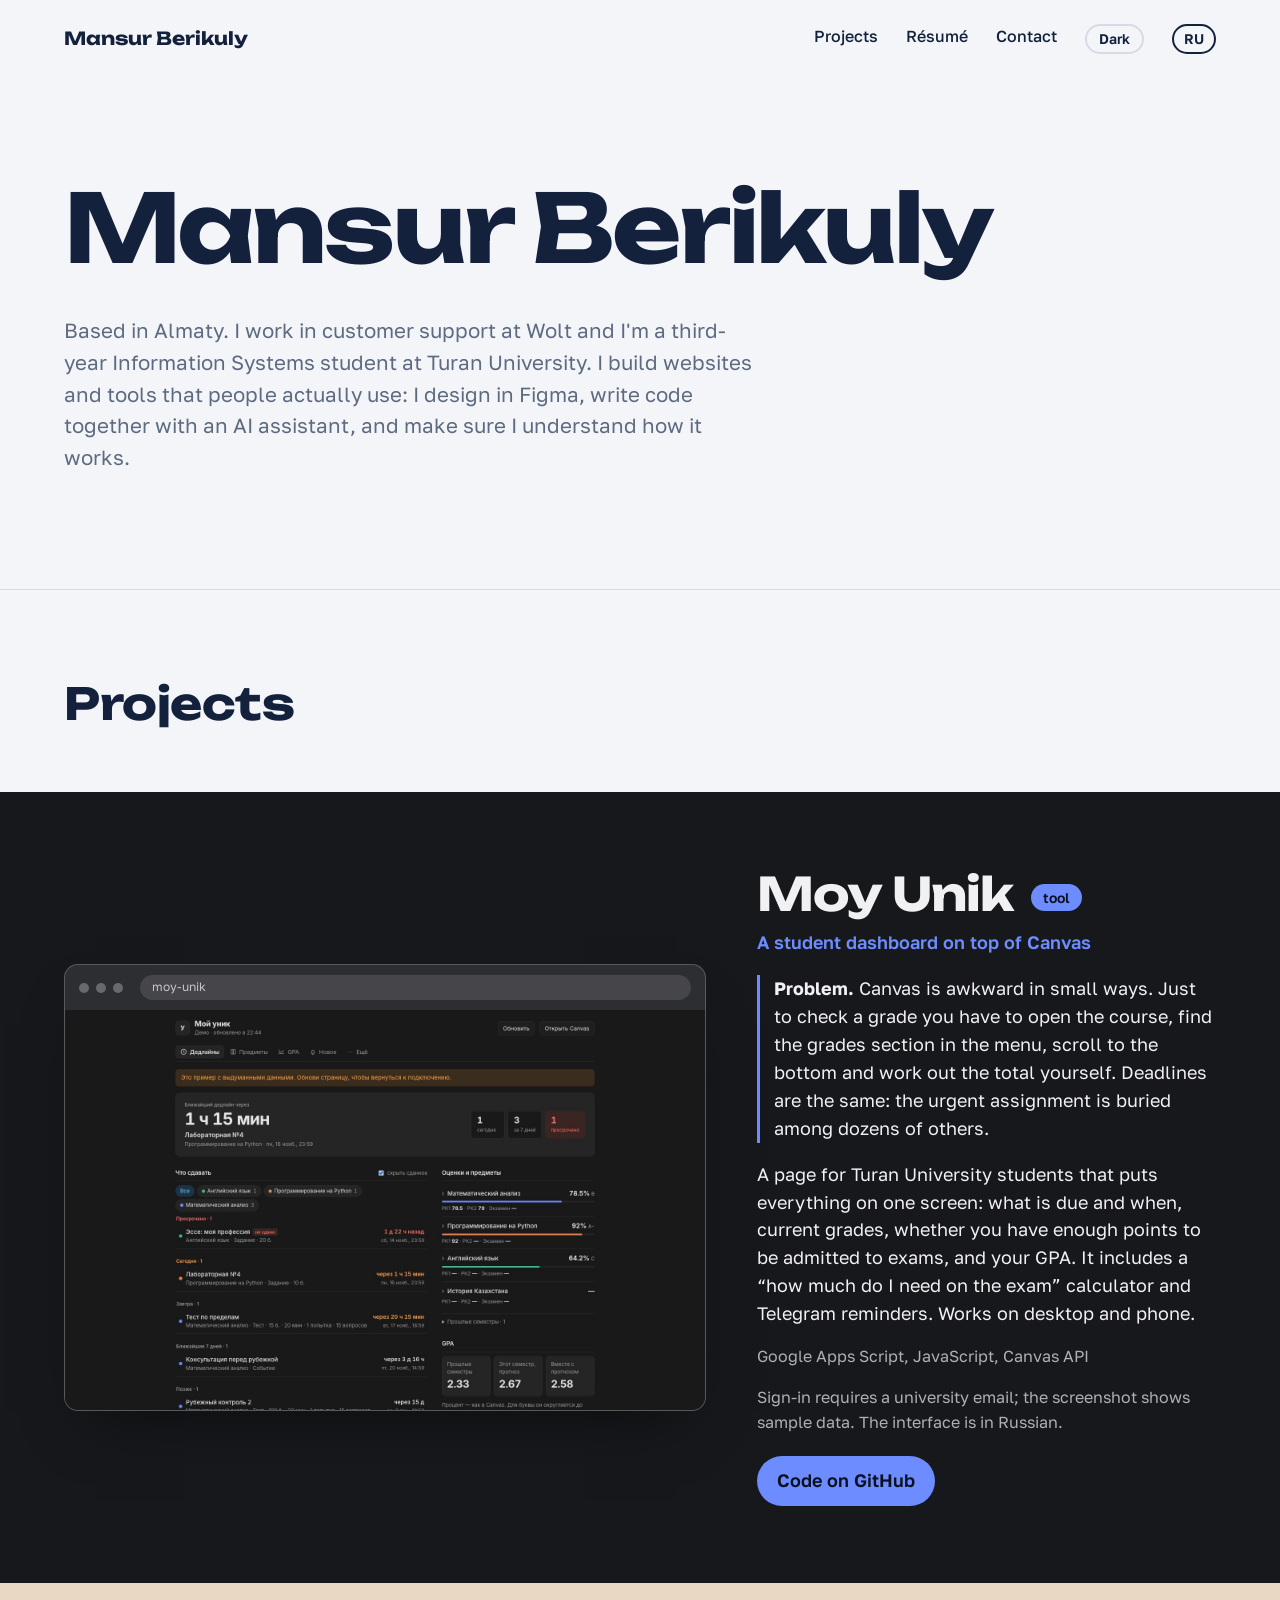
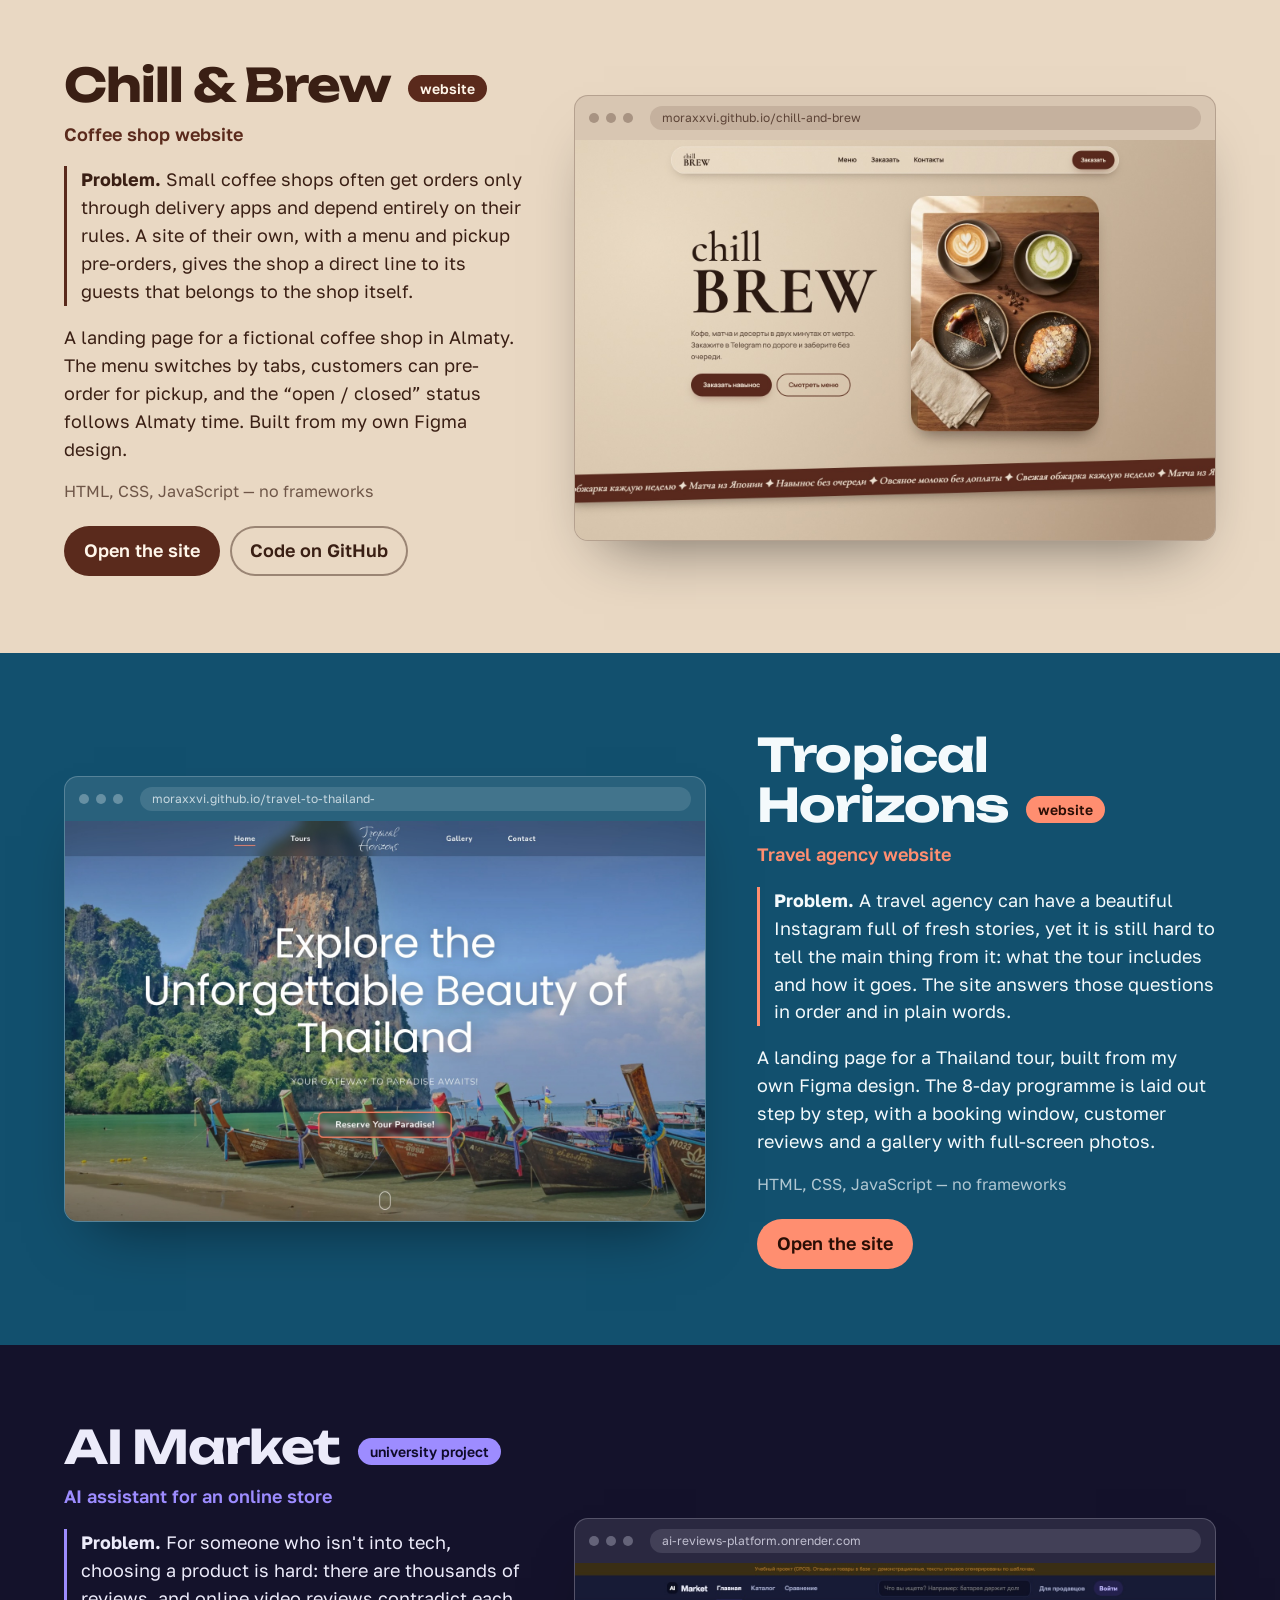
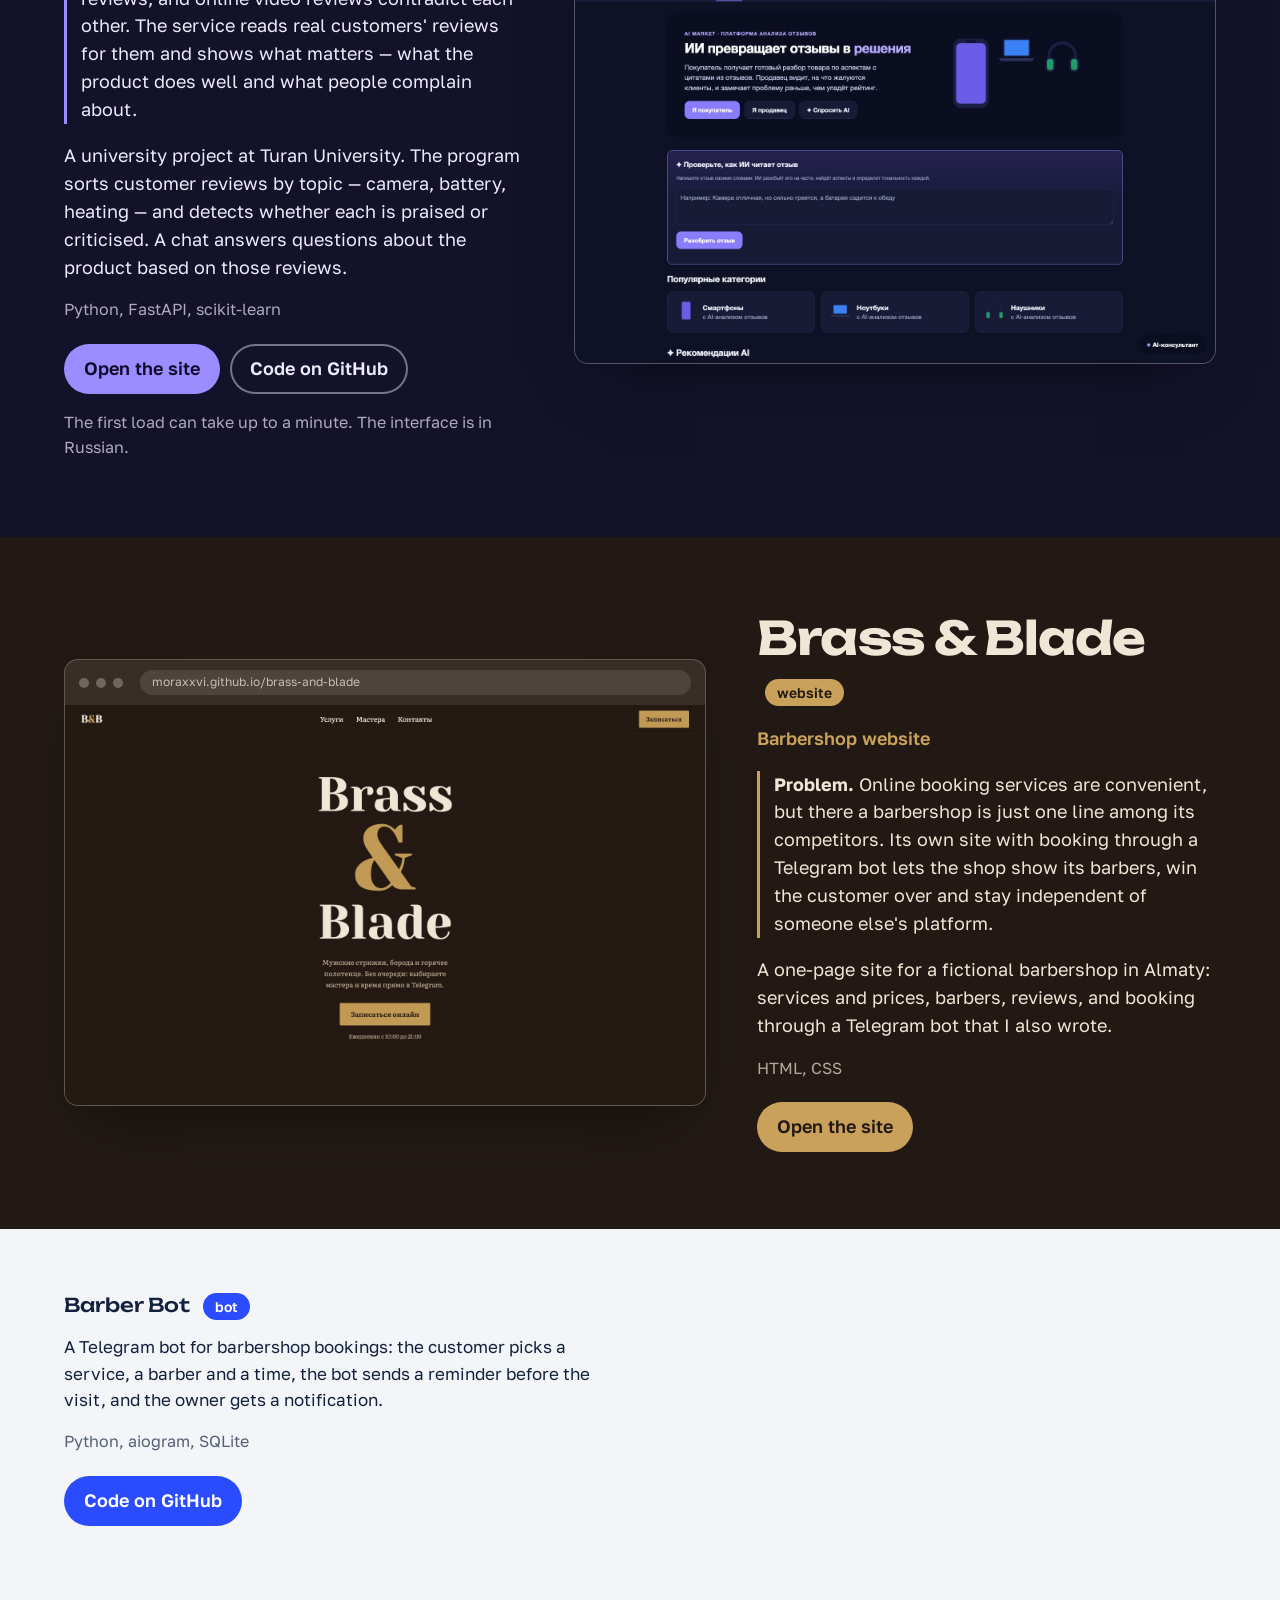
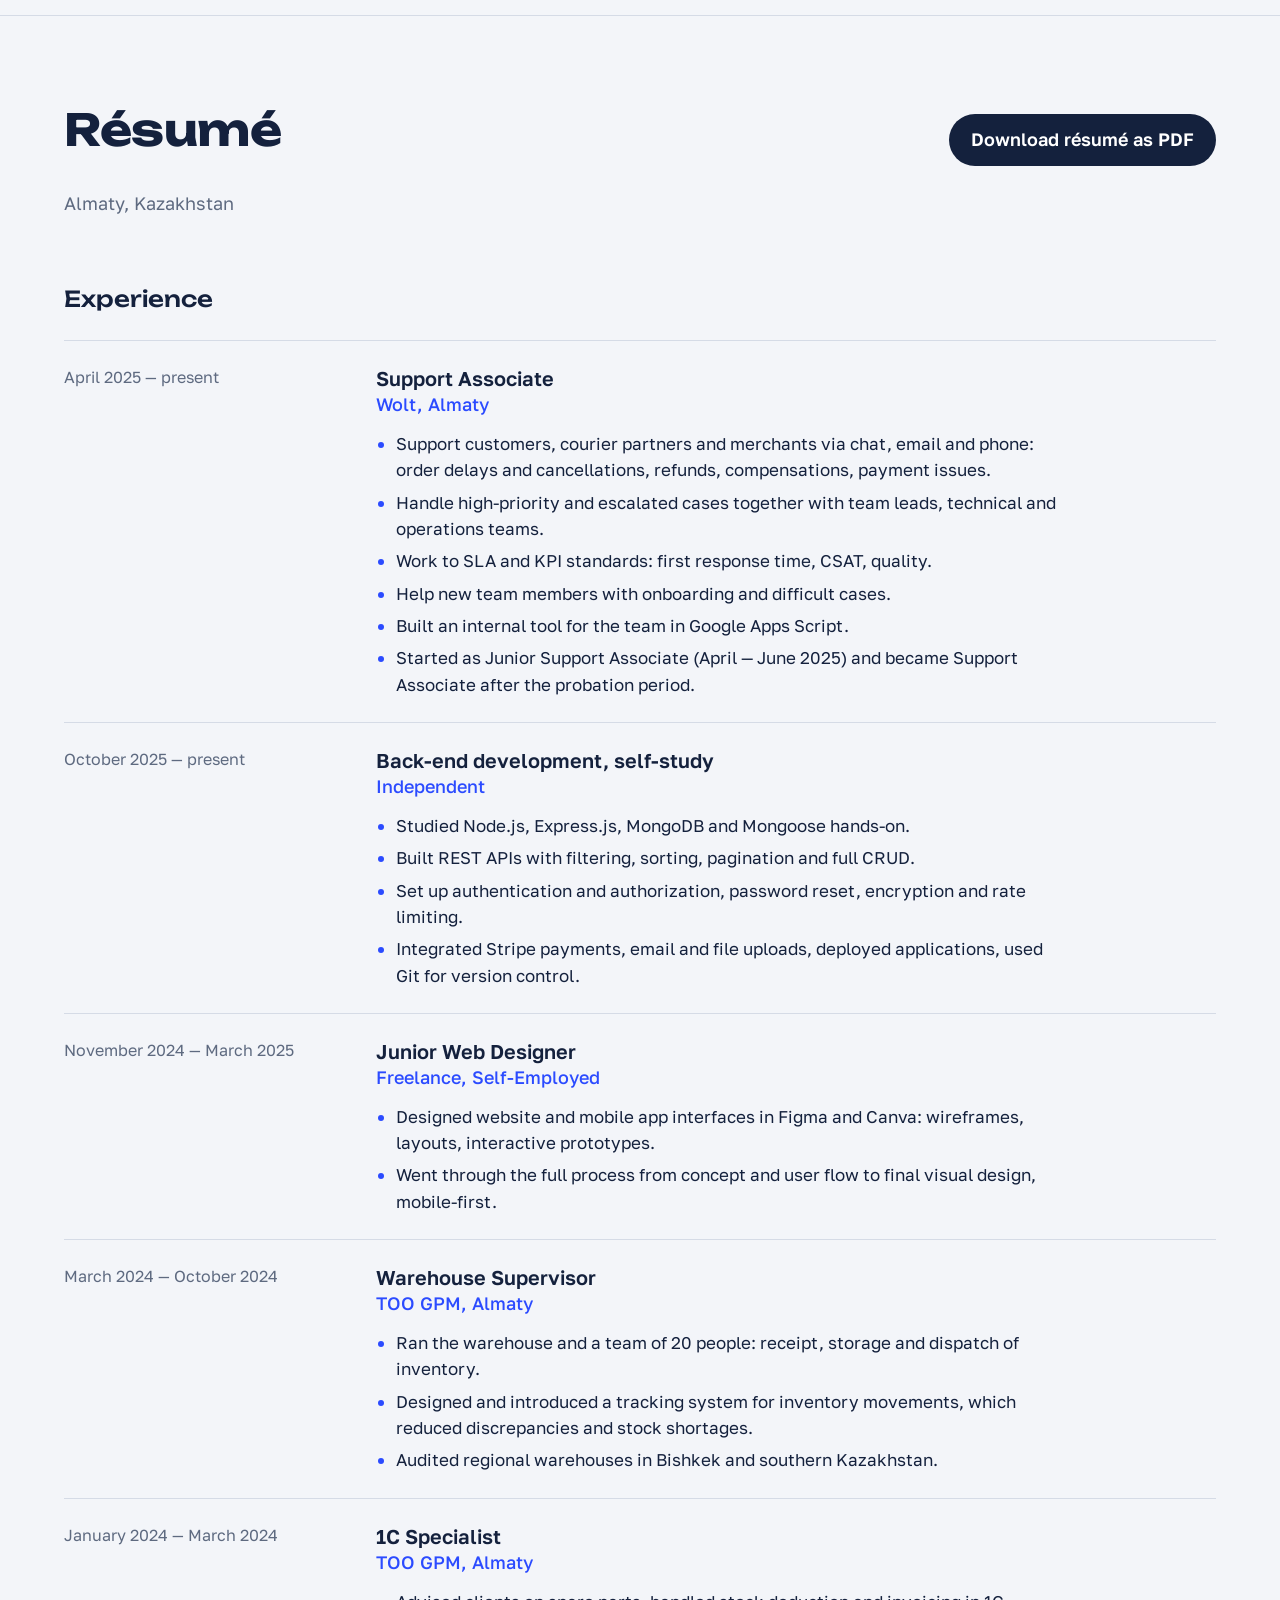
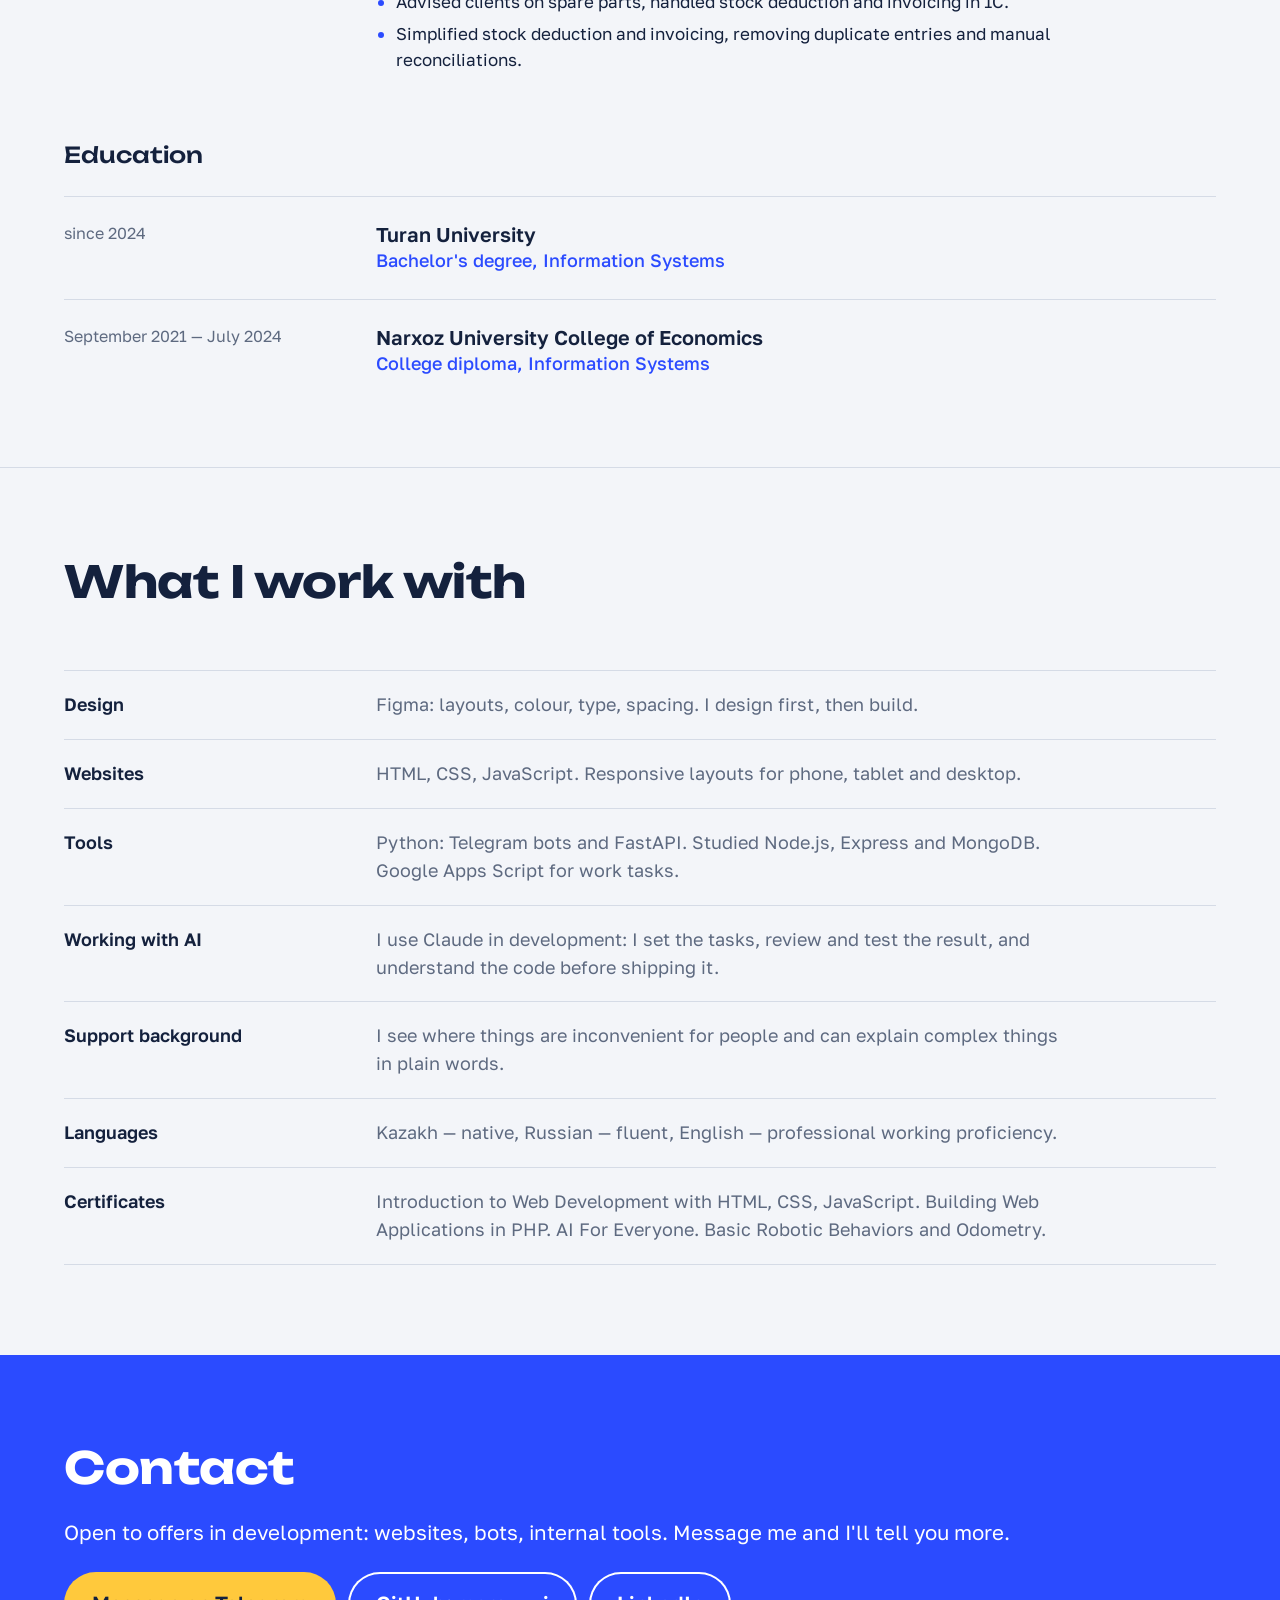
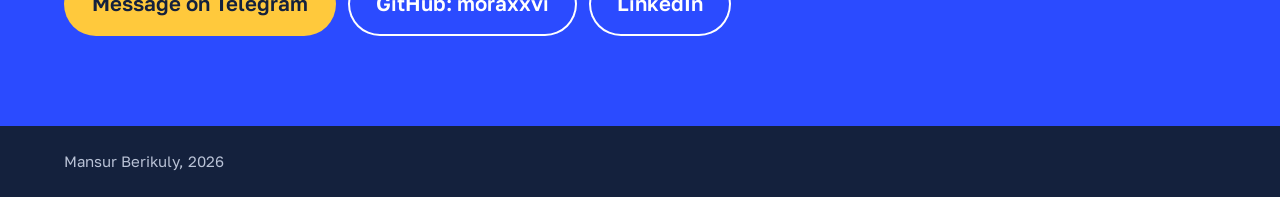
==== en.html @ 398b056d "Replace old portfolio with new site: projects, resume, RU/EN, dark theme Co-Authored-By: Claude Fabl" ====
<!doctype html>
<html lang="en">
<head>
  <meta charset="utf-8">
  <meta name="viewport" content="width=device-width, initial-scale=1">
  <title>Mansur Berikuly — portfolio and résumé</title>
  <meta name="description" content="Mansur Berikuly's portfolio: websites built from his own Figma designs, Telegram bots, and tools for study and work.">
  <link rel="preconnect" href="https://fonts.googleapis.com">
  <link rel="preconnect" href="https://fonts.gstatic.com" crossorigin>
  <link href="https://fonts.googleapis.com/css2?family=Golos+Text:wght@400;500;600&family=Unbounded:wght@500;700&display=swap" rel="stylesheet">
  <link rel="stylesheet" href="style.css">
  <!-- тема подставляется сразу, чтобы страница не мигала при загрузке -->
  <script>try{var t=localStorage.getItem("theme");if(t)document.documentElement.setAttribute("data-theme",t)}catch(e){}</script>
</head>
<body>

  <!-- Английская версия страницы. Русская — index.html. Тексты в двух файлах нужно менять вместе. -->
  <header class="top">
    <a class="top-name" href="#start">Mansur Berikuly</a>
    <nav class="top-nav" aria-label="Sections">
      <a href="#projects">Projects</a>
      <a href="#resume">Résumé</a>
      <a href="#contact">Contact</a>
      <button class="theme" type="button" aria-label="Switch theme" data-light="Light" data-dark="Dark">Dark</button>
      <a class="lang" href="index.html" lang="ru">RU</a>
    </nav>
  </header>

  <main>

    <section class="hero" id="start">
      <h1>Mansur Berikuly</h1>
      <p class="hero-lead">
        Based in Almaty. I work in customer support at Wolt and I'm a third-year
        Information Systems student at Turan University. I build websites and tools
        that people actually use: I design in Figma, write code together with an AI assistant,
        and make sure I understand how it works.
      </p>
    </section>

    <section class="projects" id="projects">
      <div class="wrap"><h2 class="section-title">Projects</h2></div>

      <article class="work band-unik">
        <div class="work-in">
        <div class="work-shot">
          <span class="bar" aria-hidden="true"><i></i><i></i><i></i><u>moy-unik</u></span>
          <img src="img/moy-unik.jpg" alt="The Moy Unik page with sample data: next deadline, assignment list, grades and GPA" width="1600" height="1000">
        </div>
        <div class="work-text">
          <h3>Moy Unik <span class="tag">tool</span></h3>
          <p class="work-kind">A student dashboard on top of Canvas</p>
          <p class="work-why"><b>Problem.</b> Canvas is awkward in small ways. Just to check a grade you have to open the course, find the grades section in the menu, scroll to the bottom and work out the total yourself. Deadlines are the same: the urgent assignment is buried among dozens of others.</p>
          <p>
            A page for Turan University students that puts everything on one screen:
            what is due and when, current grades, whether you have enough points to be admitted
            to exams, and your GPA. It includes a “how much do I need on the exam” calculator
            and Telegram reminders. Works on desktop and phone.
          </p>
          <p class="work-stack">Google Apps Script, JavaScript, Canvas API</p>
          <p class="work-stack">Sign-in requires a university email; the screenshot shows sample data. The interface is in Russian.</p>
          <p class="work-links">
            <a href="https://github.com/moraxxvi/moy-unik" target="_blank" rel="noopener">Code on GitHub</a>
          </p>
        </div>
      </div>
      </article>

      <article class="work band-coffee">
        <div class="work-in">
        <a class="work-shot" href="https://moraxxvi.github.io/chill-and-brew/" target="_blank" rel="noopener">
          <span class="bar" aria-hidden="true"><i></i><i></i><i></i><u>moraxxvi.github.io/chill-and-brew</u></span>
          <img src="img/chill-and-brew.jpg" alt="Home screen of the Chill & Brew coffee shop website" width="1600" height="1000" loading="lazy">
        </a>
        <div class="work-text">
          <h3>Chill & Brew <span class="tag">website</span></h3>
          <p class="work-kind">Coffee shop website</p>
          <p class="work-why"><b>Problem.</b> Small coffee shops often get orders only through delivery apps and depend entirely on their rules. A site of their own, with a menu and pickup pre-orders, gives the shop a direct line to its guests that belongs to the shop itself.</p>
          <p>
            A landing page for a fictional coffee shop in Almaty. The menu switches by tabs,
            customers can pre-order for pickup, and the “open / closed” status follows Almaty time.
            Built from my own Figma design.
          </p>
          <p class="work-stack">HTML, CSS, JavaScript — no frameworks</p>
          <p class="work-links">
            <a href="https://moraxxvi.github.io/chill-and-brew/" target="_blank" rel="noopener">Open the site</a>
            <a href="https://github.com/moraxxvi/chill-and-brew" target="_blank" rel="noopener">Code on GitHub</a>
          </p>
        </div>
      </div>
      </article>

      <article class="work band-thai">
        <div class="work-in">
        <a class="work-shot" href="https://moraxxvi.github.io/travel-to-thailand-/" target="_blank" rel="noopener">
          <span class="bar" aria-hidden="true"><i></i><i></i><i></i><u>moraxxvi.github.io/travel-to-thailand-</u></span>
          <img src="img/thailand.jpg" alt="Home screen of the Tropical Horizons travel agency website" width="1600" height="1000" loading="lazy">
        </a>
        <div class="work-text">
          <h3>Tropical Horizons <span class="tag">website</span></h3>
          <p class="work-kind">Travel agency website</p>
          <p class="work-why"><b>Problem.</b> A travel agency can have a beautiful Instagram full of fresh stories, yet it is still hard to tell the main thing from it: what the tour includes and how it goes. The site answers those questions in order and in plain words.</p>
          <p>
            A landing page for a Thailand tour, built from my own Figma design. The 8-day
            programme is laid out step by step, with a booking window, customer reviews
            and a gallery with full-screen photos.
          </p>
          <p class="work-stack">HTML, CSS, JavaScript — no frameworks</p>
          <p class="work-links">
            <a href="https://moraxxvi.github.io/travel-to-thailand-/" target="_blank" rel="noopener">Open the site</a>
          </p>
        </div>
      </div>
      </article>

      <article class="work band-ai">
        <div class="work-in">
        <a class="work-shot" href="https://ai-reviews-platform.onrender.com" target="_blank" rel="noopener">
          <span class="bar" aria-hidden="true"><i></i><i></i><i></i><u>ai-reviews-platform.onrender.com</u></span>
          <img src="img/ai-market.jpg" alt="AI Market home page: analysis of customer reviews" width="1600" height="1000" loading="lazy">
        </a>
        <div class="work-text">
          <h3>AI Market <span class="tag">university project</span></h3>
          <p class="work-kind">AI assistant for an online store</p>
          <p class="work-why"><b>Problem.</b> For someone who isn't into tech, choosing a product is hard: there are thousands of reviews, and online video reviews contradict each other. The service reads real customers' reviews for them and shows what matters — what the product does well and what people complain about.</p>
          <p>
            A university project at Turan University. The program sorts customer reviews
            by topic — camera, battery, heating — and detects whether each is praised or criticised.
            A chat answers questions about the product based on those reviews.
          </p>
          <p class="work-stack">Python, FastAPI, scikit-learn</p>
          <p class="work-links">
            <a href="https://ai-reviews-platform.onrender.com" target="_blank" rel="noopener">Open the site</a>
            <a href="https://github.com/moraxxvi/ai-reviews-platform" target="_blank" rel="noopener">Code on GitHub</a>
          </p>
          <p class="work-stack">The first load can take up to a minute. The interface is in Russian.</p>
        </div>
      </div>
      </article>

      <article class="work band-barber">
        <div class="work-in">
        <a class="work-shot" href="https://moraxxvi.github.io/brass-and-blade/" target="_blank" rel="noopener">
          <span class="bar" aria-hidden="true"><i></i><i></i><i></i><u>moraxxvi.github.io/brass-and-blade</u></span>
          <img src="img/brass-and-blade.jpg" alt="Home screen of the Brass & Blade barbershop website" width="1600" height="1000" loading="lazy">
        </a>
        <div class="work-text">
          <h3>Brass & Blade <span class="tag">website</span></h3>
          <p class="work-kind">Barbershop website</p>
          <p class="work-why"><b>Problem.</b> Online booking services are convenient, but there a barbershop is just one line among its competitors. Its own site with booking through a Telegram bot lets the shop show its barbers, win the customer over and stay independent of someone else's platform.</p>
          <p>
            A one-page site for a fictional barbershop in Almaty: services and prices,
            barbers, reviews, and booking through a Telegram bot that I also wrote.
          </p>
          <p class="work-stack">HTML, CSS</p>
          <p class="work-links">
            <a href="https://moraxxvi.github.io/brass-and-blade/" target="_blank" rel="noopener">Open the site</a>
          </p>
        </div>
      </div>
      </article>

      <div class="wrap">
      <ul class="more">
        <li>
          <h3>Barber Bot <span class="tag">bot</span></h3>
          <p>
            A Telegram bot for barbershop bookings: the customer picks a service, a barber and a time,
            the bot sends a reminder before the visit, and the owner gets a notification.
          </p>
          <p class="work-stack">Python, aiogram, SQLite</p>
          <p class="work-links">
            <a href="https://github.com/moraxxvi/barber-bot" target="_blank" rel="noopener">Code on GitHub</a>
          </p>
        </li>
      </ul>
      </div>
    </section>

    <section class="cv" id="resume">
      <div class="cv-head">
        <h2 class="section-title">Résumé</h2>
        <a class="cv-download" href="Mansur-Berikuly-CV-EN.pdf" download>Download résumé as PDF</a>
      </div>

      <p class="cv-name">Almaty, Kazakhstan</p>

      <h3 class="cv-part">Experience</h3>

      <article class="job">
        <p class="job-when">April 2025 — present</p>
        <div>
          <h4>Support Associate</h4>
          <p class="job-where">Wolt, Almaty</p>
          <ul>
            <li>Support customers, courier partners and merchants via chat, email and phone: order delays and cancellations, refunds, compensations, payment issues.</li>
            <li>Handle high-priority and escalated cases together with team leads, technical and operations teams.</li>
            <li>Work to SLA and KPI standards: first response time, CSAT, quality.</li>
            <li>Help new team members with onboarding and difficult cases.</li>
            <li>Built an internal tool for the team in Google Apps Script.</li>
            <li>Started as Junior Support Associate (April — June 2025) and became Support Associate after the probation period.</li>
          </ul>
        </div>
      </article>

      <article class="job">
        <p class="job-when">October 2025 — present</p>
        <div>
          <h4>Back-end development, self-study</h4>
          <p class="job-where">Independent</p>
          <ul>
            <li>Studied Node.js, Express.js, MongoDB and Mongoose hands-on.</li>
            <li>Built REST APIs with filtering, sorting, pagination and full CRUD.</li>
            <li>Set up authentication and authorization, password reset, encryption and rate limiting.</li>
            <li>Integrated Stripe payments, email and file uploads, deployed applications, used Git for version control.</li>
          </ul>
        </div>
      </article>

      <article class="job">
        <p class="job-when">November 2024 — March 2025</p>
        <div>
          <h4>Junior Web Designer</h4>
          <p class="job-where">Freelance, Self-Employed</p>
          <ul>
            <li>Designed website and mobile app interfaces in Figma and Canva: wireframes, layouts, interactive prototypes.</li>
            <li>Went through the full process from concept and user flow to final visual design, mobile-first.</li>
          </ul>
        </div>
      </article>

      <article class="job">
        <p class="job-when">March 2024 — October 2024</p>
        <div>
          <h4>Warehouse Supervisor</h4>
          <p class="job-where">TOO GPM, Almaty</p>
          <ul>
            <li>Ran the warehouse and a team of 20 people: receipt, storage and dispatch of inventory.</li>
            <li>Designed and introduced a tracking system for inventory movements, which reduced discrepancies and stock shortages.</li>
            <li>Audited regional warehouses in Bishkek and southern Kazakhstan.</li>
          </ul>
        </div>
      </article>

      <article class="job">
        <p class="job-when">January 2024 — March 2024</p>
        <div>
          <h4>1C Specialist</h4>
          <p class="job-where">TOO GPM, Almaty</p>
          <ul>
            <li>Advised clients on spare parts, handled stock deduction and invoicing in 1C.</li>
            <li>Simplified stock deduction and invoicing, removing duplicate entries and manual reconciliations.</li>
          </ul>
        </div>
      </article>

      <h3 class="cv-part">Education</h3>

      <article class="job">
        <p class="job-when">since 2024</p>
        <div>
          <h4>Turan University</h4>
          <p class="job-where">Bachelor's degree, Information Systems</p>
        </div>
      </article>

      <article class="job">
        <p class="job-when">September 2021 — July 2024</p>
        <div>
          <h4>Narxoz University College of Economics</h4>
          <p class="job-where">College diploma, Information Systems</p>
        </div>
      </article>
    </section>

    <section class="skills" id="skills">
      <h2 class="section-title">What I work with</h2>
      <dl class="skills-list">
        <div>
          <dt>Design</dt>
          <dd>Figma: layouts, colour, type, spacing. I design first, then build.</dd>
        </div>
        <div>
          <dt>Websites</dt>
          <dd>HTML, CSS, JavaScript. Responsive layouts for phone, tablet and desktop.</dd>
        </div>
        <div>
          <dt>Tools</dt>
          <dd>Python: Telegram bots and FastAPI. Studied Node.js, Express and MongoDB. Google Apps Script for work tasks.</dd>
        </div>
        <div>
          <dt>Working with AI</dt>
          <dd>I use Claude in development: I set the tasks, review and test the result, and understand the code before shipping it.</dd>
        </div>
        <div>
          <dt>Support background</dt>
          <dd>I see where things are inconvenient for people and can explain complex things in plain words.</dd>
        </div>
        <div>
          <dt>Languages</dt>
          <dd>Kazakh — native, Russian — fluent, English — professional working proficiency.</dd>
        </div>
        <div>
          <dt>Certificates</dt>
          <dd>Introduction to Web Development with HTML, CSS, JavaScript. Building Web Applications in PHP. AI For Everyone. Basic Robotic Behaviors and Odometry.</dd>
        </div>
      </dl>
    </section>

    <section class="contact" id="contact">
      <h2>Contact</h2>
      <p>Open to offers in development: websites, bots, internal tools. Message me and I'll tell you more.</p>
      <p class="contact-links">
        <a class="button" href="https://t.me/mnsbrk" target="_blank" rel="noopener">Message on Telegram</a>
        <a class="button button-quiet" href="https://github.com/moraxxvi" target="_blank" rel="noopener">GitHub: moraxxvi</a>
        <a class="button button-quiet" href="https://www.linkedin.com/in/mansur-berikuly-136a613a4/" target="_blank" rel="noopener">LinkedIn</a>
      </p>
    </section>

  </main>

  <footer class="foot">
    <p>Mansur Berikuly, 2026</p>
  </footer>

  <script src="script.js"></script>
</body>
</html>
---- style.css ----
/* ---------- Цвета, шрифты, размеры (меняются в одном месте) ---------- */
:root {
  --paper: #F3F5F9;     /* фон страницы */
  --surface: #FFFFFF;   /* белые плашки */
  --ink: #14213D;       /* основной текст */
  --muted: #5E6A80;     /* второстепенный текст */
  --line: #D5DBE6;      /* тонкие линии */
  --cobalt: #2B4BFF;    /* главный акцент */
  --signal: #FFC93C;    /* жёлтый для главной кнопки */
  --on-ink: #FFFFFF;    /* текст на тёмных кнопках */
  --on-cobalt: #FFFFFF; /* текст на синем */
  --contact-bg: #2B4BFF;
  --foot-bg: #14213D;

  --display: "Unbounded", "Arial Black", sans-serif;
  --body: "Golos Text", system-ui, sans-serif;

  --edge: clamp(20px, 5vw, 72px);  /* поля по бокам */
  --wide: 1180px;                  /* максимальная ширина содержимого */
}

/* ---------- Тёмная тема: те же названия, другие цвета ---------- */
/* включается сама, если на устройстве тёмная тема, или кнопкой в шапке */
@media (prefers-color-scheme: dark) {
  :root:not([data-theme="light"]) {
    --paper: #0E1424; --surface: #151D33; --ink: #E8ECF4; --muted: #9AA6BD; --line: #263150;
    --cobalt: #8EA2FF; --on-ink: #0E1424; --on-cobalt: #0E1424; --contact-bg: #1B2A6B; --foot-bg: #070B16;
    color-scheme: dark;
  }
}
:root[data-theme="dark"] {
  --paper: #0E1424; --surface: #151D33; --ink: #E8ECF4; --muted: #9AA6BD; --line: #263150;
  --cobalt: #8EA2FF; --on-ink: #0E1424; --on-cobalt: #0E1424; --contact-bg: #1B2A6B; --foot-bg: #070B16;
  color-scheme: dark;
}

* { box-sizing: border-box; }

html { scroll-behavior: smooth; }

body {
  margin: 0;
  background: var(--paper);
  color: var(--ink);
  font-family: var(--body);
  font-size: 18px;
  line-height: 1.55;
  -webkit-font-smoothing: antialiased;
}

img { display: block; max-width: 100%; height: auto; }

a { color: inherit; }

a:focus-visible {
  outline: 3px solid var(--cobalt);
  outline-offset: 4px;
  border-radius: 4px;
}

h1, h2, h3, p, ol, ul, dl, dd { margin: 0; }
ol, ul { padding: 0; list-style: none; }

/* ---------- Шапка ---------- */
.top {
  display: flex;
  align-items: center;
  justify-content: space-between;
  gap: 24px;
  max-width: calc(var(--wide) + var(--edge) * 2);
  margin: 0 auto;
  padding: 24px var(--edge);
}

.top-name {
  font-family: var(--display);
  font-weight: 700;
  font-size: 18px;
  text-decoration: none;
}

.top-nav {
  display: flex;
  flex-wrap: wrap;
  justify-content: flex-end;
  gap: 8px 28px;
  font-size: 16px;
  font-weight: 500;
}

.top-nav a {
  text-decoration: none;
  border-bottom: 2px solid transparent;
}

.top-nav a:hover { border-bottom-color: var(--cobalt); }

/* переключатель языка */
.top-nav .lang {
  padding: 2px 10px;
  border: 2px solid var(--ink);
  border-radius: 999px;
  font-size: 14px;
  font-weight: 600;
}

.top-nav .lang:hover { background: var(--ink); color: var(--on-ink); border-color: var(--ink); }

/* кнопка «Тёмная / Светлая» */
.theme {
  padding: 2px 12px;
  border: 2px solid var(--line);
  border-radius: 999px;
  background: transparent;
  color: inherit;
  font: inherit;
  font-size: 14px;
  font-weight: 600;
  cursor: pointer;
}

.theme:hover { border-color: var(--ink); }
.theme:focus-visible { outline: 3px solid var(--cobalt); outline-offset: 3px; }

/* ---------- Общая сетка разделов ---------- */
main > section {
  max-width: calc(var(--wide) + var(--edge) * 2);
  margin: 0 auto;
  padding-left: var(--edge);
  padding-right: var(--edge);
}

.section-title {
  font-family: var(--display);
  font-weight: 700;
  font-size: clamp(28px, 4vw, 44px);
  line-height: 1.1;
  letter-spacing: -0.01em;
  margin-bottom: clamp(32px, 5vw, 64px);
}

/* ---------- Первый экран ---------- */
.hero {
  padding-top: clamp(40px, 8vw, 104px);
  padding-bottom: clamp(64px, 9vw, 120px);
}

.hero h1 {
  font-family: var(--display);
  font-weight: 700;
  font-size: clamp(34px, 7.4vw, 100px);
  line-height: 1.02;
  letter-spacing: -0.03em;
}

.hero-lead {
  max-width: 34em;
  margin-top: clamp(24px, 3vw, 40px);
  font-size: clamp(18px, 1.6vw, 21px);
  color: var(--muted);
}

/* ---------- Проекты ---------- */
main > .projects {
  max-width: none;
  padding: clamp(56px, 7vw, 96px) 0;
  border-top: 1px solid var(--line);
}

/* обёртка, которая держит содержимое по центру страницы */
.wrap {
  max-width: calc(var(--wide) + var(--edge) * 2);
  margin: 0 auto;
  padding: 0 var(--edge);
}

/* У каждого проекта своя цветная полоса во всю ширину — в цветах самого проекта.
   Эти цвета одинаковые в светлой и тёмной теме. */
.work {
  padding: clamp(48px, 6vw, 88px) 0;
  background: var(--band-bg);
  color: var(--band-fg);
}

.band-unik   { --band-bg: #17181C; --band-fg: #F1F1F3; --band-accent: #6C8CFF; --band-on: #0B1020; }
.band-coffee { --band-bg: #E9D8C3; --band-fg: #3A1F14; --band-accent: #5A2A1C; --band-on: #FFF6EA; }
.band-thai   { --band-bg: #12506E; --band-fg: #F4FAFC; --band-accent: #FF8E70; --band-on: #2A0E05; }
.band-ai     { --band-bg: #14122B; --band-fg: #ECEBFA; --band-accent: #9D8CFF; --band-on: #0F0B2A; }
.band-barber { --band-bg: #221915; --band-fg: #F0E6D6; --band-accent: #C9A15A; --band-on: #221915; }

.work-in {
  display: grid;
  grid-template-columns: 7fr 5fr;
  gap: clamp(24px, 4vw, 64px);
  align-items: center;
  max-width: calc(var(--wide) + var(--edge) * 2);
  margin: 0 auto;
  padding: 0 var(--edge);
}

/* каждый второй проект — картинка справа */
.work:nth-of-type(even) .work-in { grid-template-columns: 5fr 7fr; }
.work:nth-of-type(even) .work-shot { order: 2; }

/* скриншот в рамке, как окно браузера */
.work-shot {
  display: block;
  overflow: hidden;
  border-radius: 14px;
  border: 1px solid color-mix(in srgb, var(--band-fg) 22%, transparent);
  background: color-mix(in srgb, var(--band-fg) 10%, var(--band-bg));
  box-shadow: 0 30px 60px -30px rgba(0, 0, 0, 0.55);
  text-decoration: none;
  transition: transform 0.3s ease;
}

a.work-shot:hover { transform: translateY(-4px); }

/* верхняя полоска окна: три точки и адрес */
.bar {
  display: flex;
  align-items: center;
  gap: 7px;
  padding: 10px 14px;
}

.bar i {
  flex: none;
  width: 10px;
  height: 10px;
  border-radius: 50%;
  background: color-mix(in srgb, var(--band-fg) 30%, transparent);
}

.bar u {
  flex: 1;
  min-width: 0;
  margin-left: 10px;
  padding: 3px 12px;
  border-radius: 999px;
  background: color-mix(in srgb, var(--band-fg) 12%, transparent);
  color: color-mix(in srgb, var(--band-fg) 75%, transparent);
  font-size: 12px;
  text-decoration: none;
  white-space: nowrap;
  overflow: hidden;
  text-overflow: ellipsis;
}

.work-text h3 {
  font-family: var(--display);
  font-weight: 700;
  font-size: clamp(28px, 3.6vw, 48px);
  line-height: 1.1;
  letter-spacing: -0.02em;
}

/* метка рядом с названием: что это за проект */
.tag {
  display: inline-block;
  margin-left: 8px;
  padding: 3px 12px;
  border-radius: 999px;
  background: var(--band-accent, var(--cobalt));
  color: var(--band-on, var(--on-cobalt));
  font-family: var(--body);
  font-size: 14px;
  font-weight: 600;
  letter-spacing: 0;
  line-height: 1.5;
  vertical-align: middle;
  white-space: nowrap;
}

.work-kind {
  margin-top: 10px;
  color: var(--band-accent);
  font-weight: 600;
}

.work-text > p:not([class]) { margin-top: 18px; }

/* строка «какую задачу решает проект» */
.work-why {
  margin-top: 18px;
  padding-left: 14px;
  border-left: 3px solid var(--band-accent);
}

.work-stack {
  margin-top: 16px;
  font-size: 16px;
  color: color-mix(in srgb, var(--band-fg, var(--ink)) 70%, transparent);
}

.work-links {
  display: flex;
  flex-wrap: wrap;
  gap: 10px;
  margin-top: 22px;
  font-weight: 600;
}

/* первая ссылка — заливкой, вторая — контуром */
.work-links a {
  padding: 11px 20px;
  border-radius: 999px;
  background: var(--band-accent, var(--cobalt));
  color: var(--band-on, var(--on-cobalt));
  text-decoration: none;
}

.work-links a + a {
  background: transparent;
  color: var(--band-fg, var(--ink));
  box-shadow: inset 0 0 0 2px color-mix(in srgb, var(--band-fg, var(--ink)) 45%, transparent);
}

.work-links a:hover { filter: brightness(1.12); }
.work a:focus-visible { outline-color: var(--band-accent); }

/* проекты без картинок — тремя колонками */
.more {
  display: grid;
  grid-template-columns: repeat(2, 1fr);
  gap: clamp(24px, 3vw, 48px);
  margin-top: clamp(40px, 5vw, 64px);
}

.more h3 {
  font-family: var(--display);
  font-weight: 500;
  font-size: 19px;
  line-height: 1.3;
}

.more h3 + p { margin-top: 14px; font-size: 17px; }

/* ---------- Навыки ---------- */
.skills {
  padding-top: clamp(56px, 7vw, 96px);
  padding-bottom: clamp(56px, 7vw, 96px);
  border-top: 1px solid var(--line);
}

.skills-list > div {
  display: grid;
  grid-template-columns: minmax(160px, 1fr) 3fr;
  gap: 8px 32px;
  padding: 20px 0;
  border-top: 1px solid var(--line);
}

.skills-list > div:last-child { border-bottom: 1px solid var(--line); }

.skills-list dt { font-weight: 600; }
.skills-list dd { max-width: 38em; color: var(--muted); }

/* ---------- Резюме ---------- */
.cv {
  padding-top: clamp(56px, 7vw, 96px);
  padding-bottom: clamp(56px, 7vw, 96px);
  border-top: 1px solid var(--line);
}

.cv-head {
  display: flex;
  flex-wrap: wrap;
  align-items: baseline;
  justify-content: space-between;
  gap: 16px 32px;
  margin-bottom: 24px;
}

.cv-head .section-title { margin-bottom: 0; }

.cv-download {
  padding: 12px 22px;
  background: var(--ink);
  color: var(--on-ink);
  font-weight: 600;
  text-decoration: none;
  border-radius: 999px;
}

.cv-download:hover { background: var(--cobalt); color: var(--on-cobalt); }

.cv-name { color: var(--muted); }

.cv-part {
  margin-top: clamp(40px, 5vw, 64px);
  font-family: var(--display);
  font-weight: 500;
  font-size: 22px;
}

.job {
  display: grid;
  grid-template-columns: minmax(160px, 1fr) 3fr;
  gap: 8px 32px;
  margin-top: 24px;
  padding-top: 24px;
  border-top: 1px solid var(--line);
}

.job-when { color: var(--muted); font-size: 16px; }

.job h4 {
  margin: 0;
  font-size: 20px;
  font-weight: 600;
  line-height: 1.3;
}

.job-where { color: var(--cobalt); font-weight: 500; }

.job ul {
  max-width: 40em;
  margin-top: 12px;
  padding-left: 20px;
  list-style: disc;
  font-size: 17px;
}

.job li + li { margin-top: 6px; }
.job li::marker { color: var(--cobalt); }

/* ---------- Контакты ---------- */
main > .contact {
  max-width: none;
  padding-top: clamp(56px, 7vw, 96px);
  padding-bottom: clamp(56px, 7vw, 96px);
  background: var(--contact-bg);
  color: #fff;
}

.contact > * {
  max-width: var(--wide);
  margin-left: auto;
  margin-right: auto;
}

.contact h2 {
  font-family: var(--display);
  font-weight: 700;
  font-size: clamp(28px, 4vw, 44px);
  line-height: 1.1;
  letter-spacing: -0.01em;
}

.contact p { margin-top: 24px; font-size: clamp(18px, 1.6vw, 21px); }

.contact-links {
  display: flex;
  flex-wrap: wrap;
  gap: 12px;
  margin-top: 36px;
}

.button {
  display: inline-block;
  padding: 16px 28px;
  background: var(--signal);
  color: #14213D;
  font-weight: 600;
  text-decoration: none;
  border-radius: 999px;
}

.button:hover { background: #fff; }

/* вторая, более спокойная кнопка */
.button-quiet {
  background: transparent;
  color: #fff;
  box-shadow: inset 0 0 0 2px #fff;
}

.button-quiet:hover { color: #14213D; }
.contact a:focus-visible { outline-color: #fff; }

/* ---------- Подвал ---------- */
.foot {
  padding: 24px var(--edge);
  background: var(--foot-bg);
  color: #B9C2D6;
  font-size: 15px;
}

.foot p { max-width: var(--wide); margin: 0 auto; }

/* ---------- Планшет и телефон ---------- */
@media (max-width: 860px) {
  body { font-size: 17px; }

  .work-in,
  .work:nth-of-type(even) .work-in { grid-template-columns: 1fr; }
  .work:nth-of-type(even) .work-shot { order: 0; }

  /* на телефоне имя в шапке не нужно: оно крупно стоит сразу под ней */
  .top-name { display: none; }
  .top-nav { justify-content: flex-start; }

  .more { grid-template-columns: 1fr; }

  .skills-list > div { grid-template-columns: 1fr; }
  .job { grid-template-columns: 1fr; }
}

/* ---------- Если человек отключил анимации в системе ---------- */
@media (prefers-reduced-motion: reduce) {
  html { scroll-behavior: auto; }
  .work-shot { transition: none; }
  a.work-shot:hover { transform: none; }
}

/* ---------- Печать и PDF: страница превращается в обычное резюме ---------- */
@media print {
  @page { margin: 14mm; }

  /* PDF всегда светлый, даже если на сайте включена тёмная тема */
  html:root:not(.x), html:root[data-theme]:not(.x) {
    --paper: #FFFFFF; --surface: #FFFFFF; --ink: #14213D; --muted: #5E6A80; --line: #D5DBE6;
    --cobalt: #2B4BFF; --on-ink: #FFFFFF; --on-cobalt: #FFFFFF;
    color-scheme: light;
  }

  body { background: #fff; font-size: 10.5pt; line-height: 1.4; }

  .top-nav, .work-shot, .cv-download, .foot { display: none; }

  .top, main > section, .wrap, .work-in { width: 100%; max-width: none; margin: 0; padding-left: 0; padding-right: 0; }
  .contact > * { max-width: none; margin-left: 0; margin-right: 0; }
  .no-print { display: none; }
  .top { padding-top: 0; padding-bottom: 8pt; }

  .hero, .projects, .cv, .skills { padding-top: 12pt; padding-bottom: 12pt; }
  .hero h1 { font-size: 24pt; }
  .hero-lead { max-width: none; margin-top: 8pt; font-size: 10.5pt; }

  .section-title { font-size: 15pt; margin-bottom: 10pt; break-after: avoid; }
  .cv-head { margin-bottom: 4pt; }
  .cv-part { margin-top: 12pt; font-size: 12pt; }

  /* в PDF резюме идёт первым, проекты — после него */
  main { display: flex; flex-direction: column; }
  .hero { order: 1; }
  .cv { order: 2; }
  .skills { order: 3; }
  .projects { order: 4; }
  main > .contact { order: 5; }

  .job, .skills-list > div {
    grid-template-columns: 47mm 1fr;
    gap: 2pt 12pt;
    margin-top: 8pt;
    padding: 8pt 0 0;
  }
  .skills-list > div { margin-top: 0; padding-bottom: 8pt; }
  .job, .work, .more li, .skills-list > div { break-inside: avoid; }
  .job h4 { font-size: 11.5pt; }
  .job ul { max-width: none; margin-top: 4pt; font-size: 10pt; }
  .job li + li { margin-top: 2pt; }
  .job-when, .work-stack { font-size: 9.5pt; }
  .job-when { white-space: nowrap; }

  .work {
    padding: 0;
    background: none;
    color: var(--ink);
    --band-fg: var(--ink);
    --band-accent: var(--cobalt);
  }
  .work-in, .work:nth-of-type(even) .work-in { display: block; }
  .work + .work { margin-top: 12pt; }
  .tag { margin-left: 4pt; padding: 0; background: none; color: var(--muted); font-size: 9.5pt; font-weight: 400; }
  .tag::before { content: "· "; }
  .work-text h3 { font-size: 12pt; }
  .work-kind, .work-stack, .work-links { margin-top: 2pt; }
  .work-why { margin-top: 4pt; padding-left: 0; border: 0; }
  .work-text > p:not([class]) { margin-top: 4pt; }
  .more { display: block; margin-top: 12pt; padding-top: 0; border: 0; }
  .more li { margin-top: 12pt; }
  .more h3 { font-size: 12pt; }
  .more h3 + p { margin-top: 4pt; font-size: 10.5pt; }

  /* рядом со ссылкой печатается её адрес */
  .work-links { display: block; font-weight: 400; }
  .work-links a, .work-links a + a { display: block; padding: 0; background: none; box-shadow: none; color: var(--ink); }
  .work-links a::after, .contact-links a::after { content: ": " attr(href); color: var(--muted); }

  main > .contact { padding-top: 12pt; padding-bottom: 0; background: none; color: var(--ink); }
  .contact h2 { font-size: 15pt; }
  .contact p { margin-top: 6pt; font-size: 10.5pt; }
  .contact-links { display: block; margin-top: 6pt; }
  .button, .button-quiet {
    display: block;
    padding: 0;
    background: none;
    box-shadow: none;
    color: var(--ink);
    font-weight: 400;
  }
}
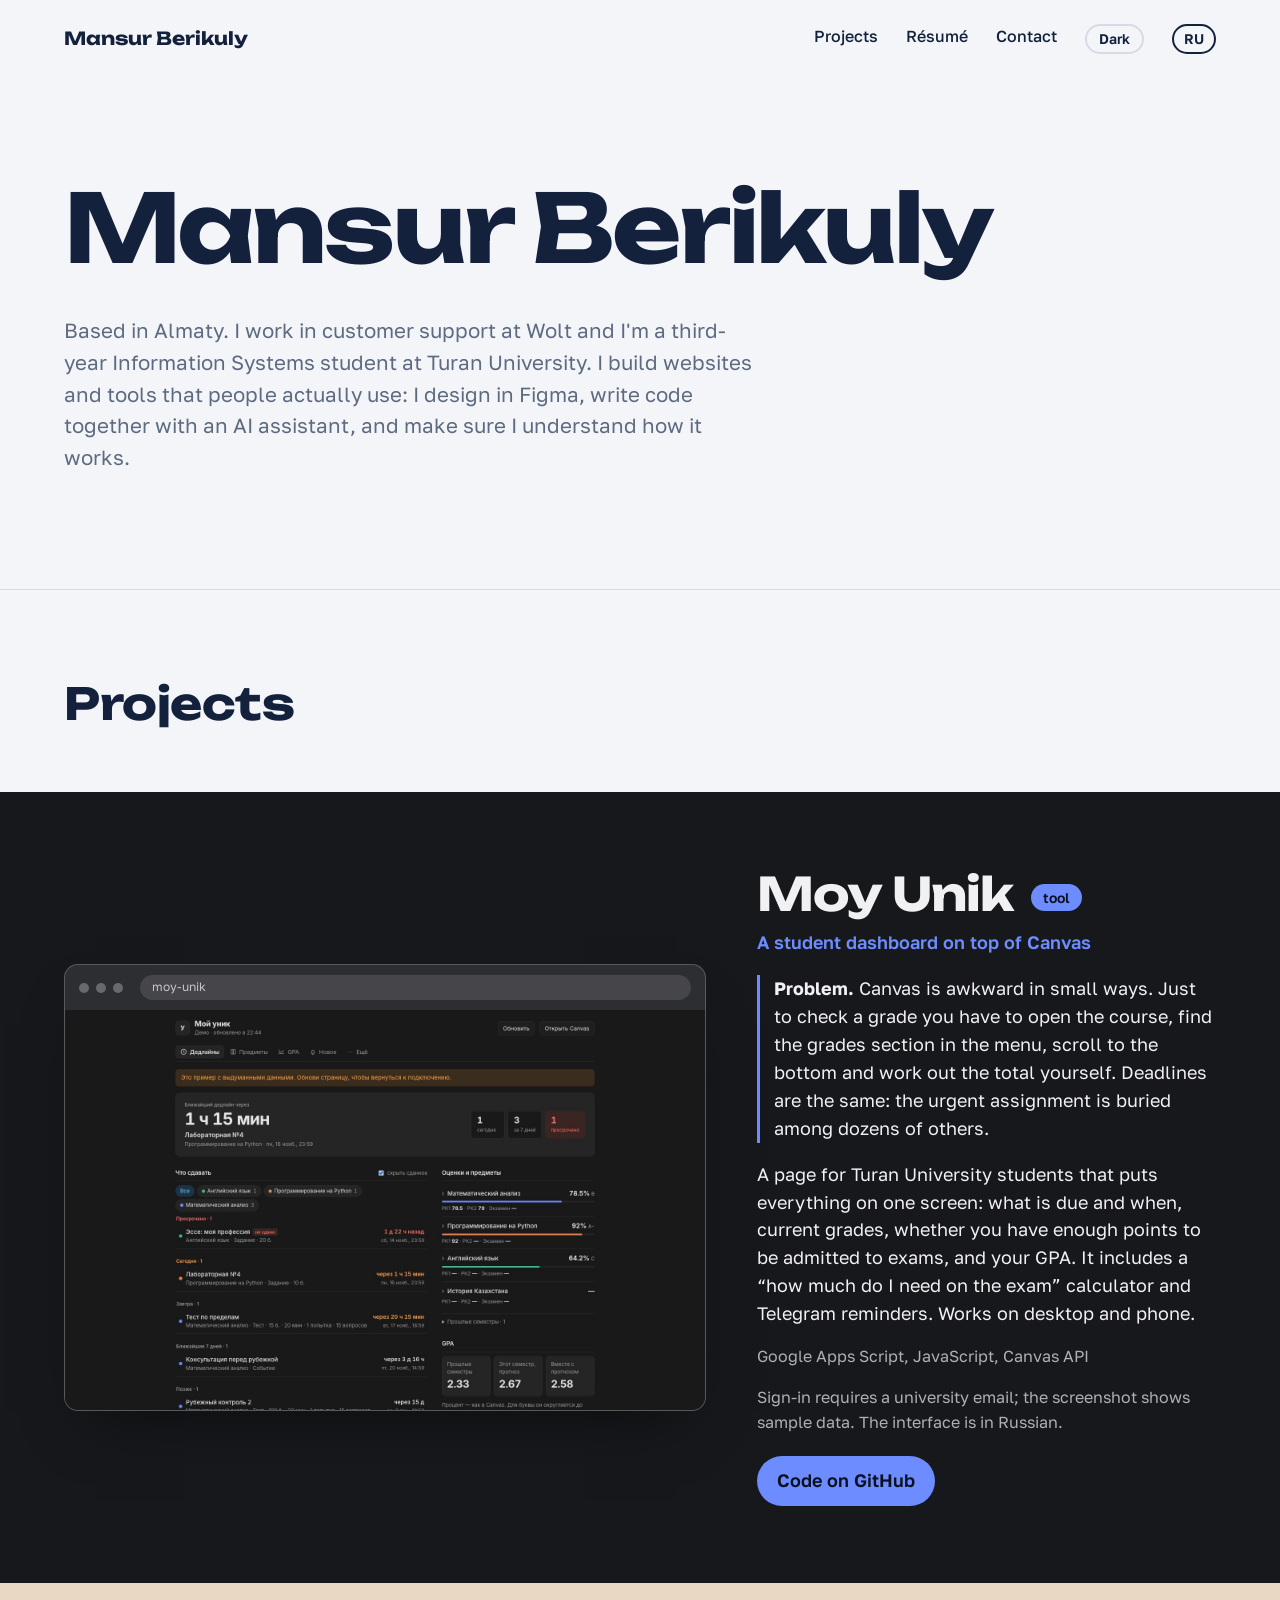
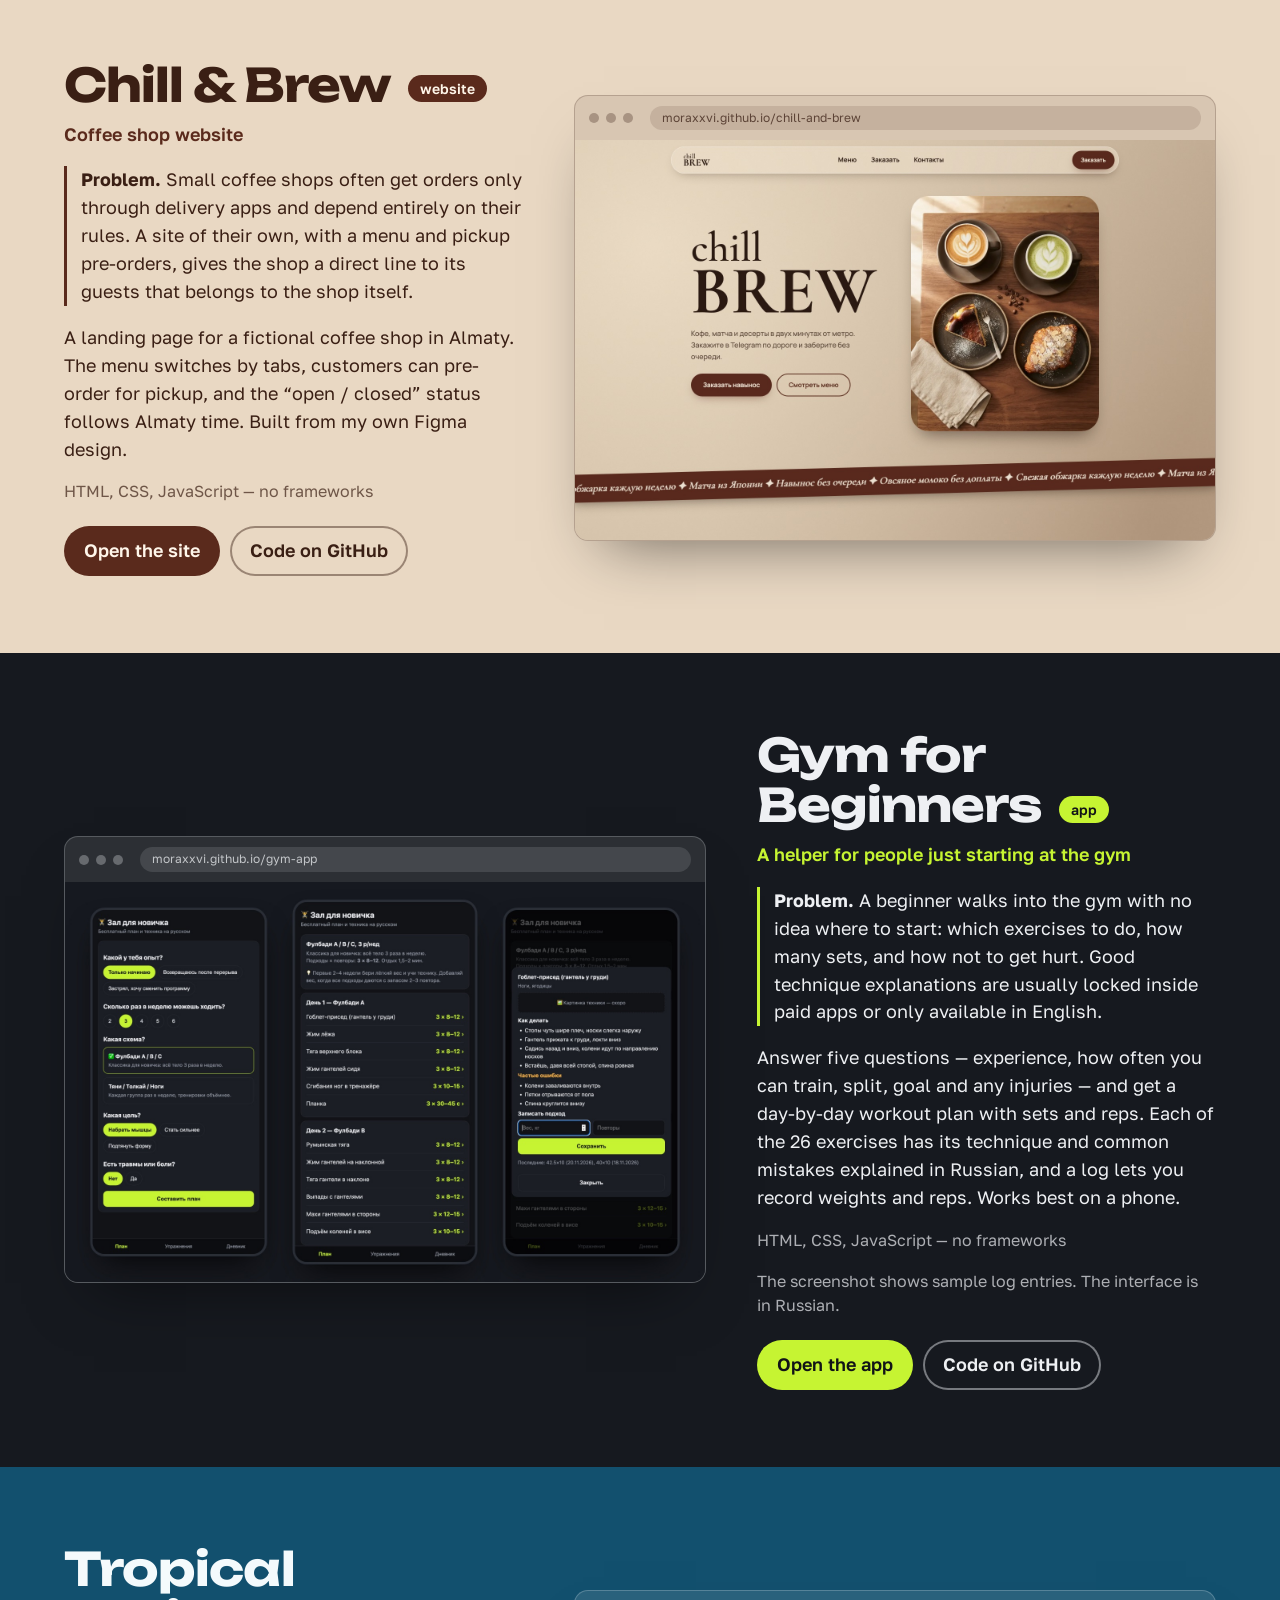
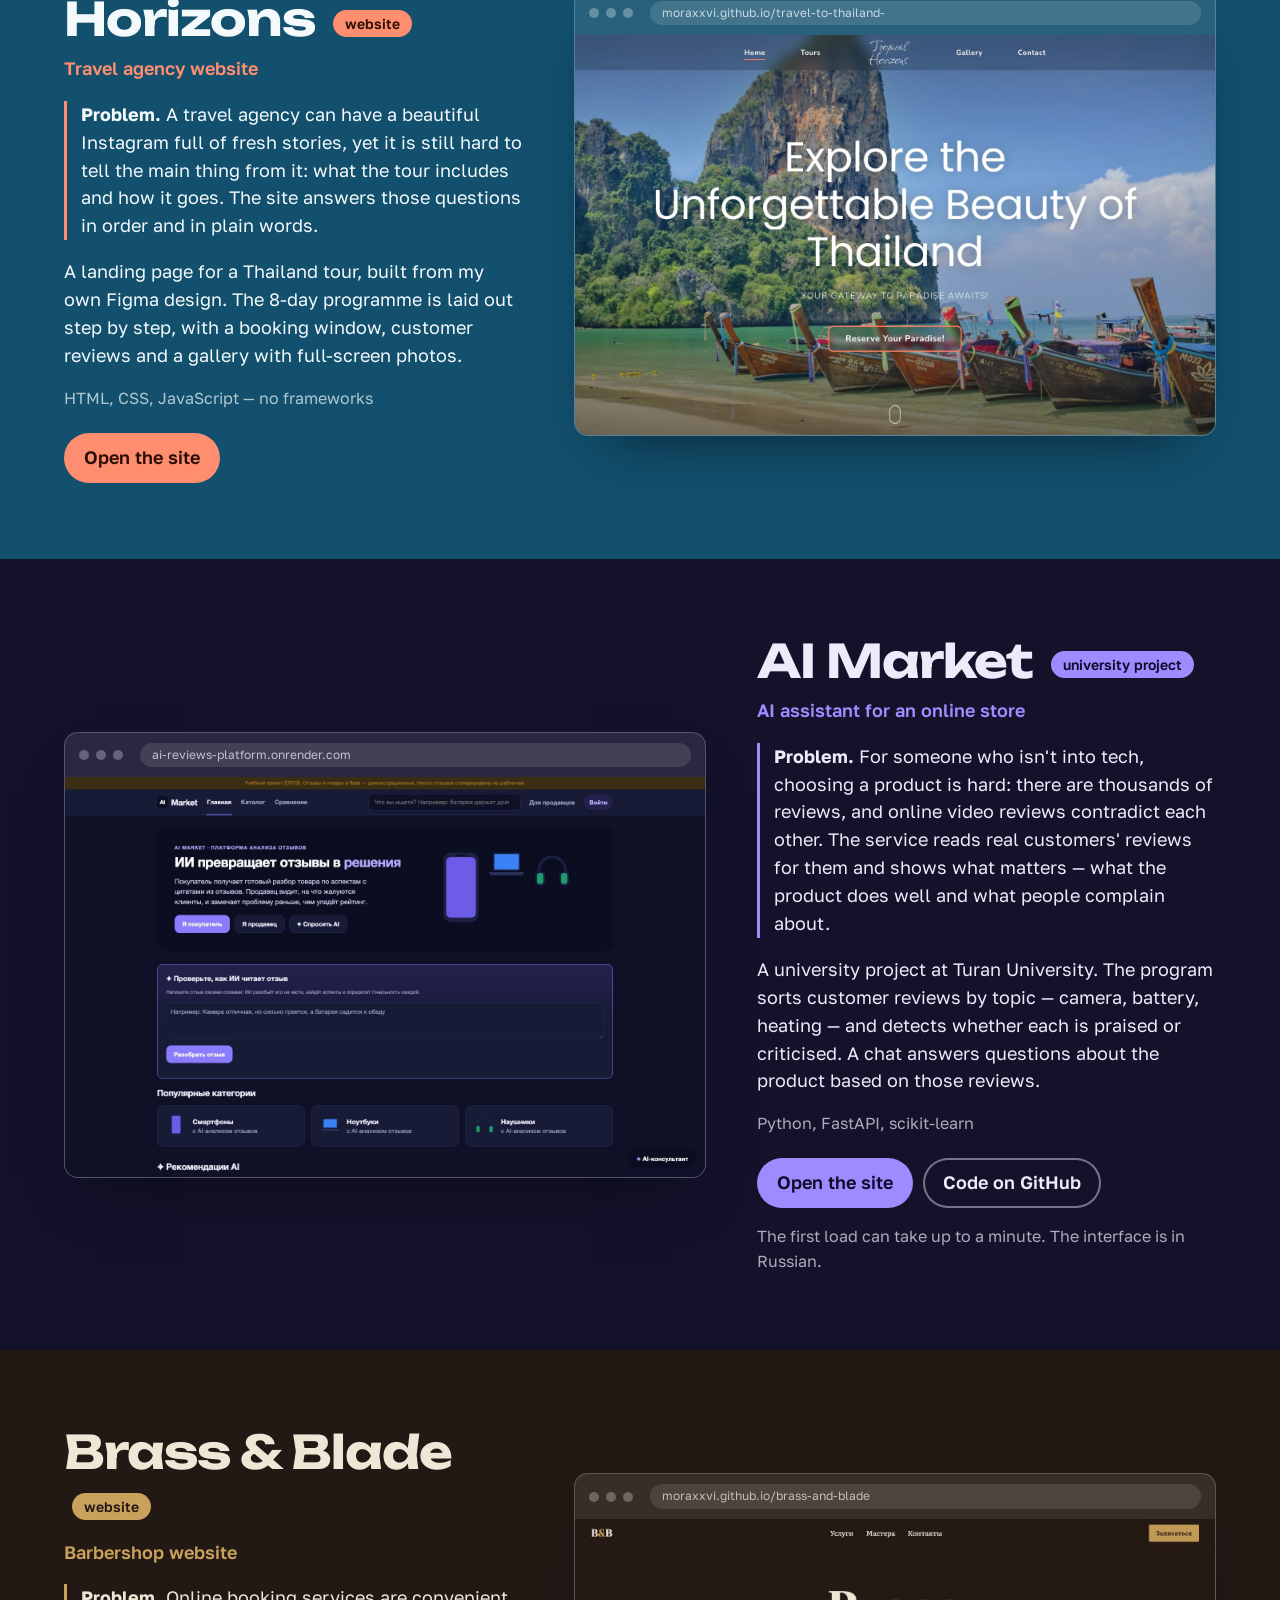
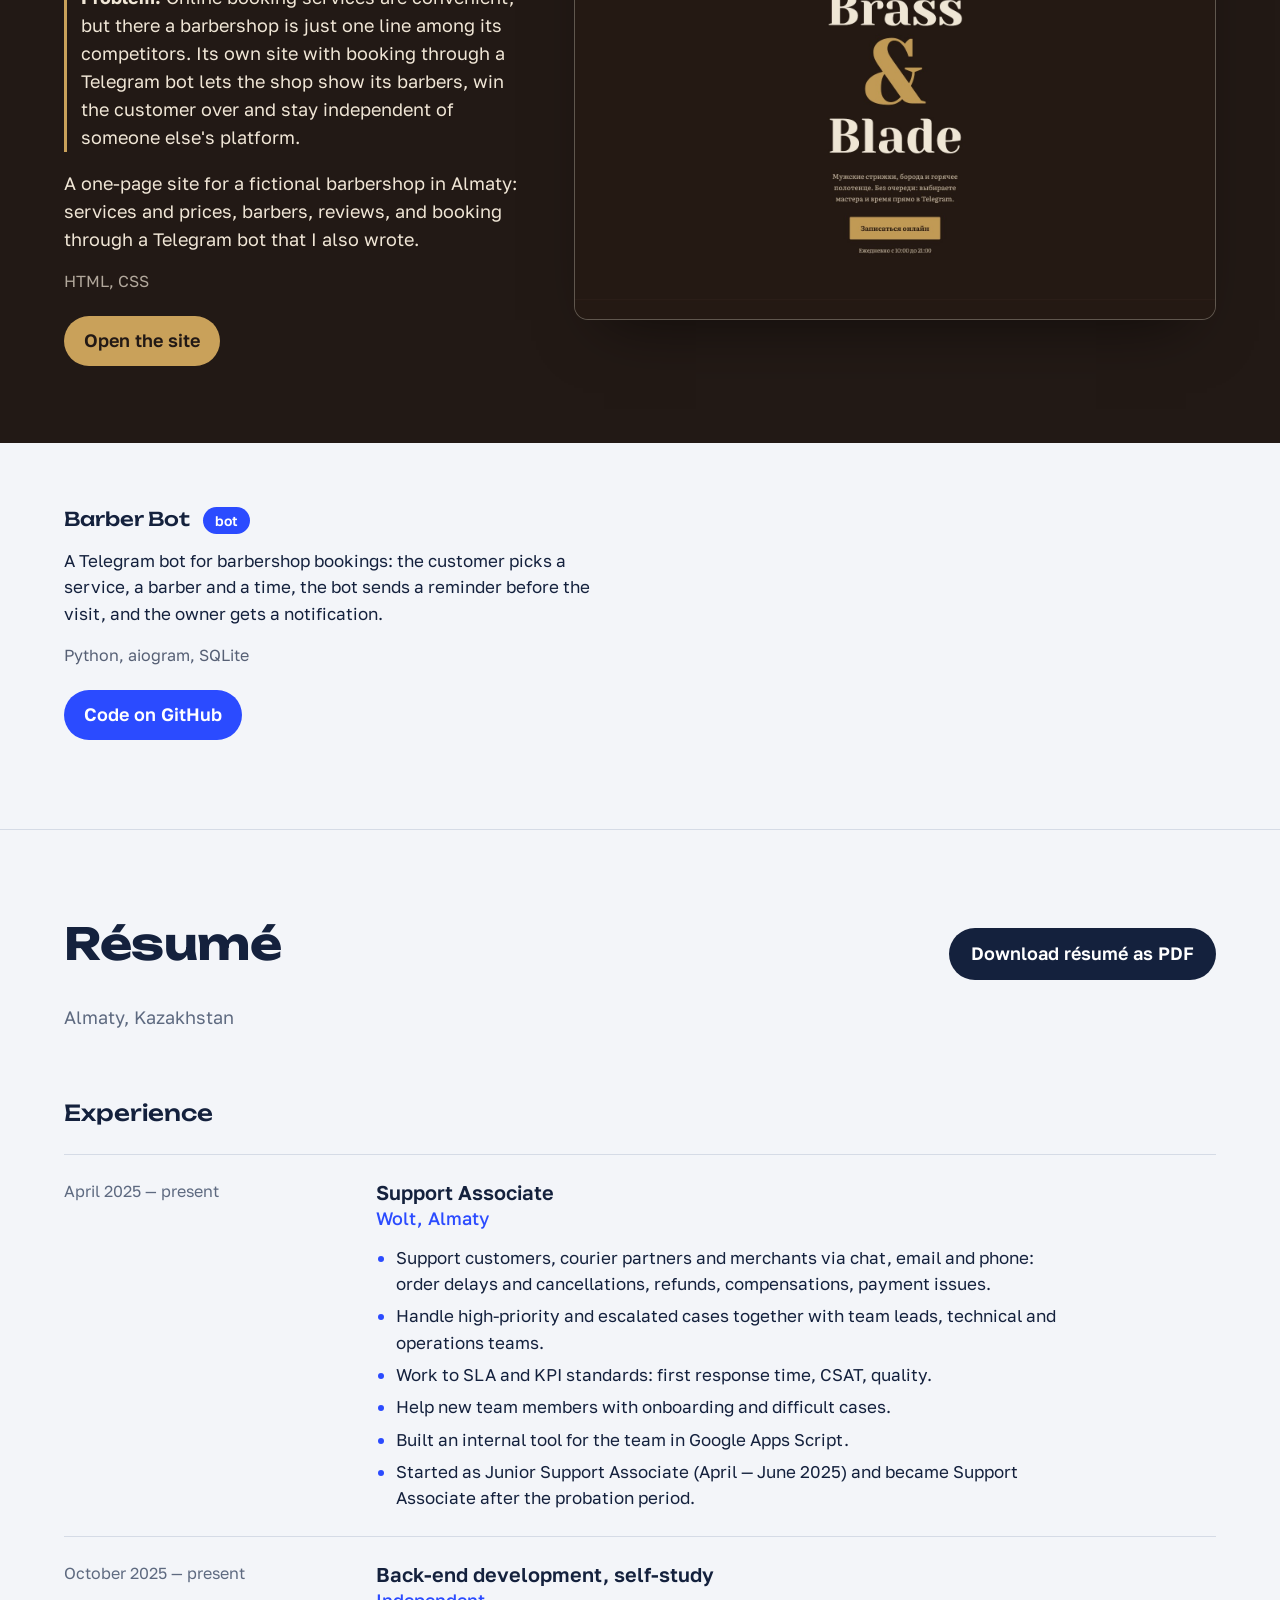
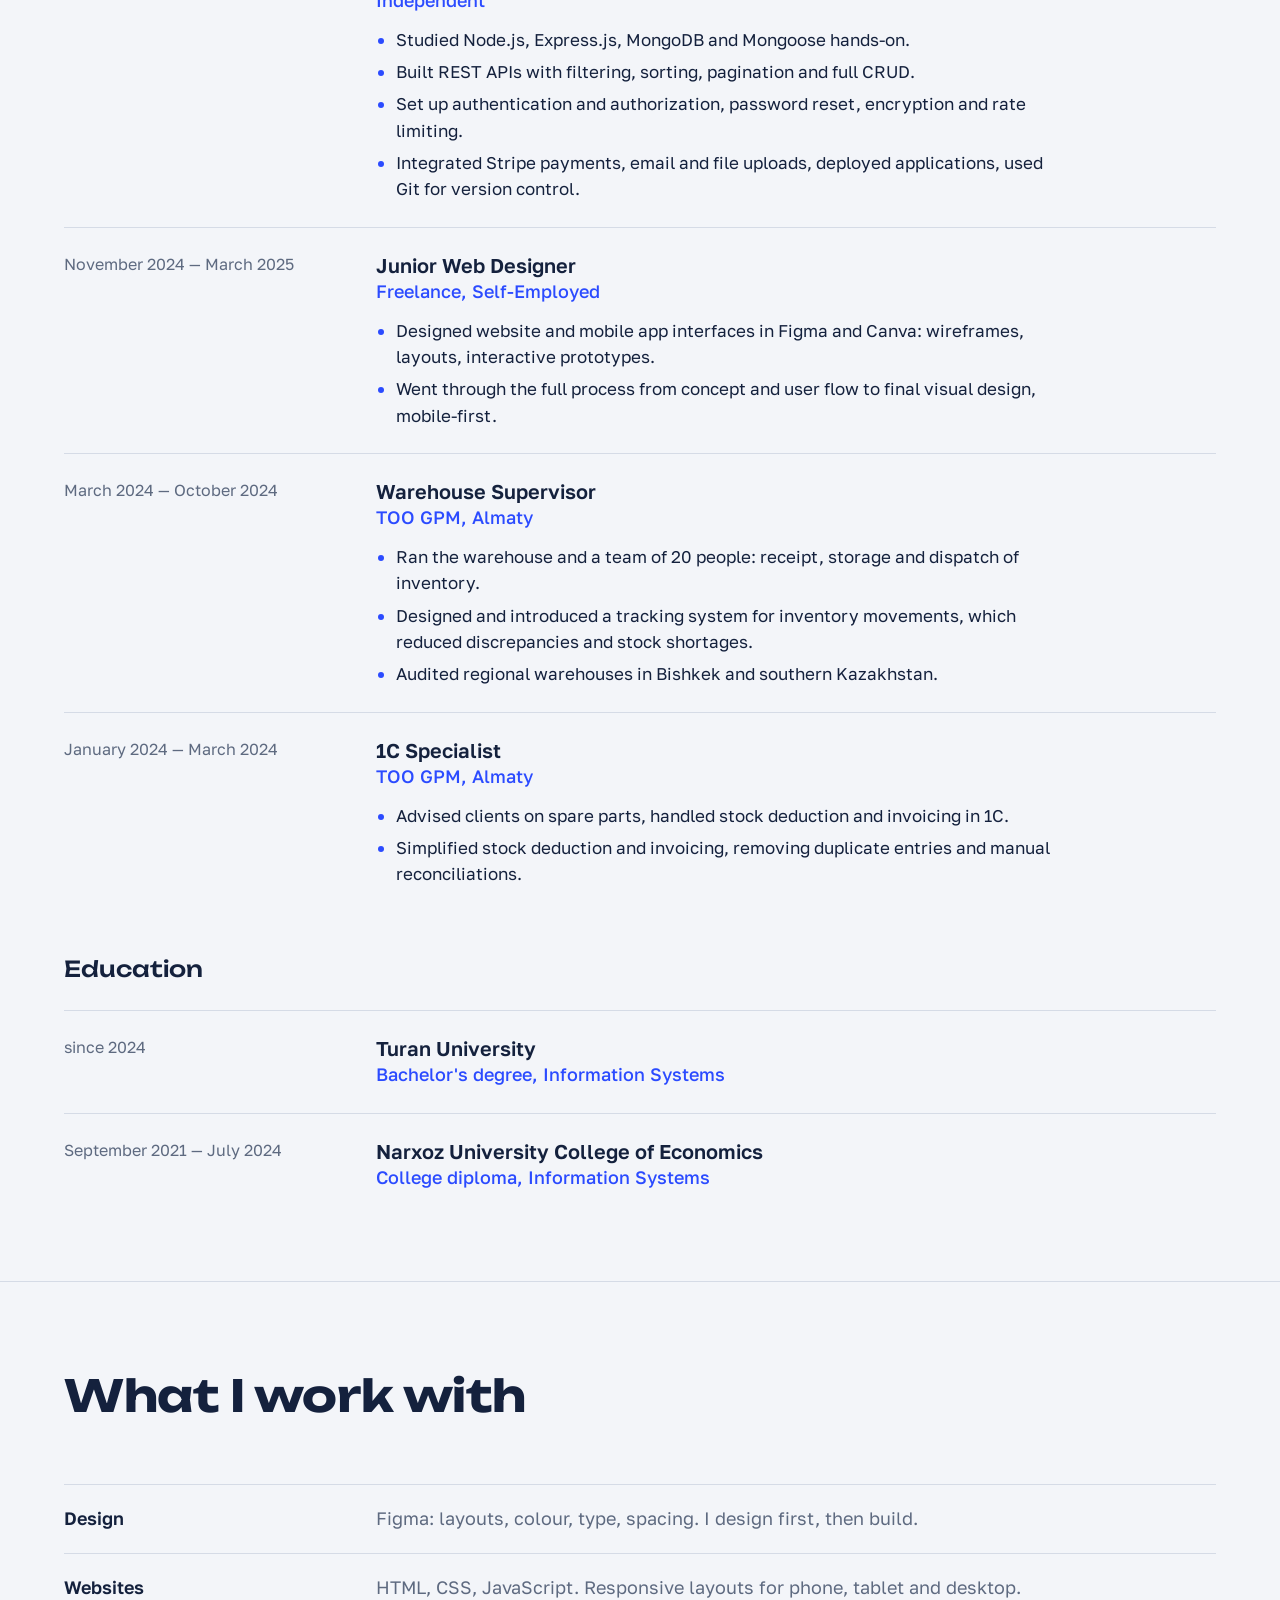
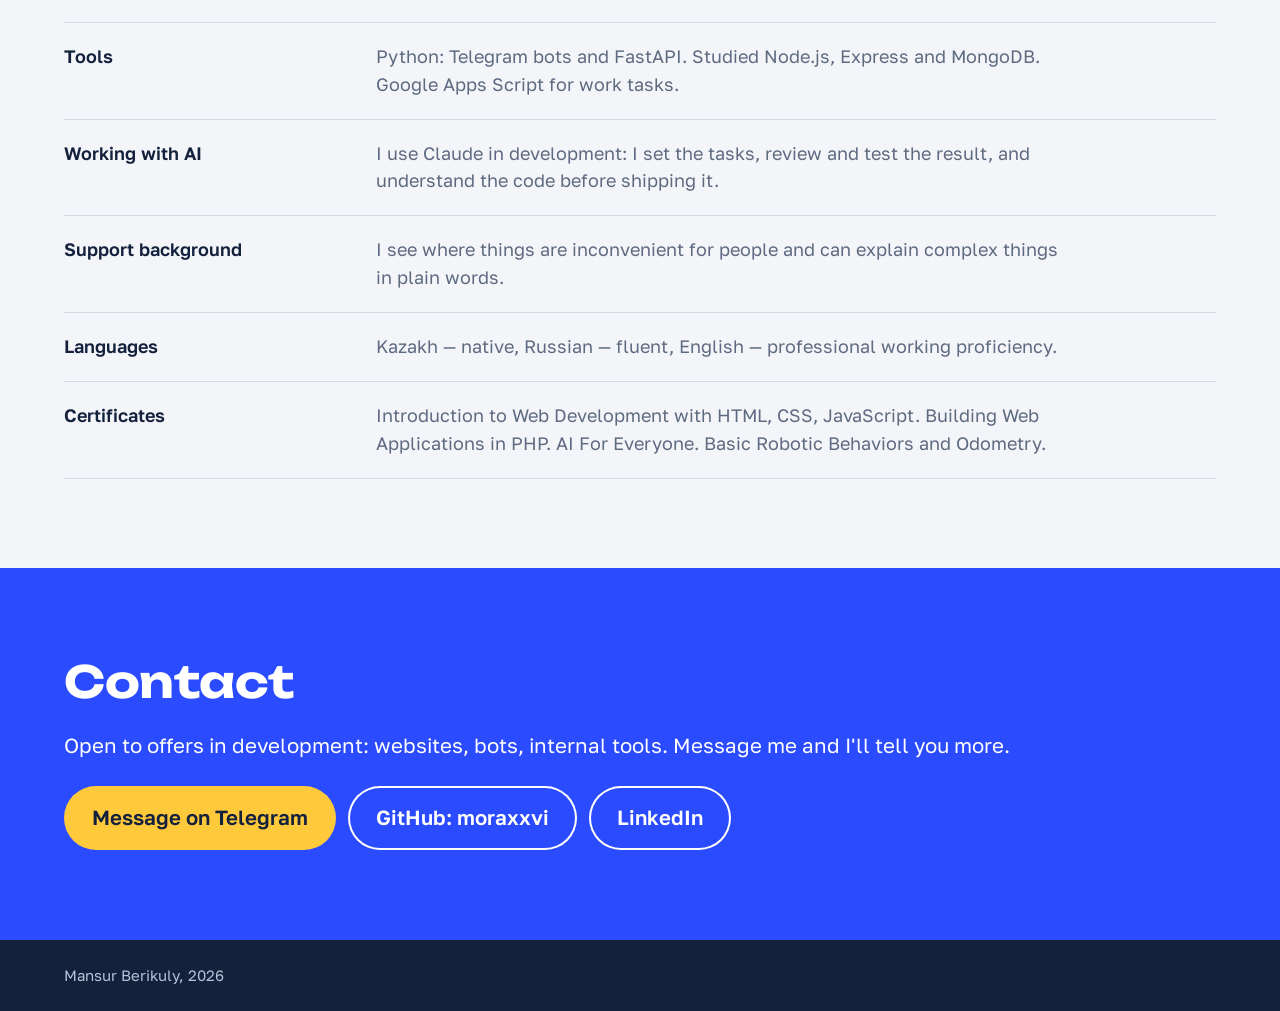
==== commit a7e47c61: "Add Gym for Beginners project Co-Authored-By: Claude Opus 5.5 <noreply@anthropic.com>" ====
--- a/en.html
+++ b/en.html
@@ -90,6 +90,32 @@
       </div>
       </article>
 
+      <article class="work band-gym">
+        <div class="work-in">
+        <a class="work-shot" href="https://moraxxvi.github.io/gym-app/" target="_blank" rel="noopener">
+          <span class="bar" aria-hidden="true"><i></i><i></i><i></i><u>moraxxvi.github.io/gym-app</u></span>
+          <img src="img/gym-app.jpg" alt="Three screens of the Gym for Beginners app: questionnaire, day-by-day workout plan and an exercise card with technique" width="1600" height="1000" loading="lazy">
+        </a>
+        <div class="work-text">
+          <h3>Gym for Beginners <span class="tag">app</span></h3>
+          <p class="work-kind">A helper for people just starting at the gym</p>
+          <p class="work-why"><b>Problem.</b> A beginner walks into the gym with no idea where to start: which exercises to do, how many sets, and how not to get hurt. Good technique explanations are usually locked inside paid apps or only available in English.</p>
+          <p>
+            Answer five questions — experience, how often you can train, split,
+            goal and any injuries — and get a day-by-day workout plan with sets and reps.
+            Each of the 26 exercises has its technique and common mistakes explained in Russian,
+            and a log lets you record weights and reps. Works best on a phone.
+          </p>
+          <p class="work-stack">HTML, CSS, JavaScript — no frameworks</p>
+          <p class="work-stack">The screenshot shows sample log entries. The interface is in Russian.</p>
+          <p class="work-links">
+            <a href="https://moraxxvi.github.io/gym-app/" target="_blank" rel="noopener">Open the app</a>
+            <a href="https://github.com/moraxxvi/gym-app" target="_blank" rel="noopener">Code on GitHub</a>
+          </p>
+        </div>
+      </div>
+      </article>
+
       <article class="work band-thai">
         <div class="work-in">
         <a class="work-shot" href="https://moraxxvi.github.io/travel-to-thailand-/" target="_blank" rel="noopener">
--- a/style.css
+++ b/style.css
@@ -184,6 +184,7 @@
 
 .band-unik   { --band-bg: #17181C; --band-fg: #F1F1F3; --band-accent: #6C8CFF; --band-on: #0B1020; }
 .band-coffee { --band-bg: #E9D8C3; --band-fg: #3A1F14; --band-accent: #5A2A1C; --band-on: #FFF6EA; }
+.band-gym    { --band-bg: #16191F; --band-fg: #EEF0F3; --band-accent: #C6F432; --band-on: #111317; }
 .band-thai   { --band-bg: #12506E; --band-fg: #F4FAFC; --band-accent: #FF8E70; --band-on: #2A0E05; }
 .band-ai     { --band-bg: #14122B; --band-fg: #ECEBFA; --band-accent: #9D8CFF; --band-on: #0F0B2A; }
 .band-barber { --band-bg: #221915; --band-fg: #F0E6D6; --band-accent: #C9A15A; --band-on: #221915; }
